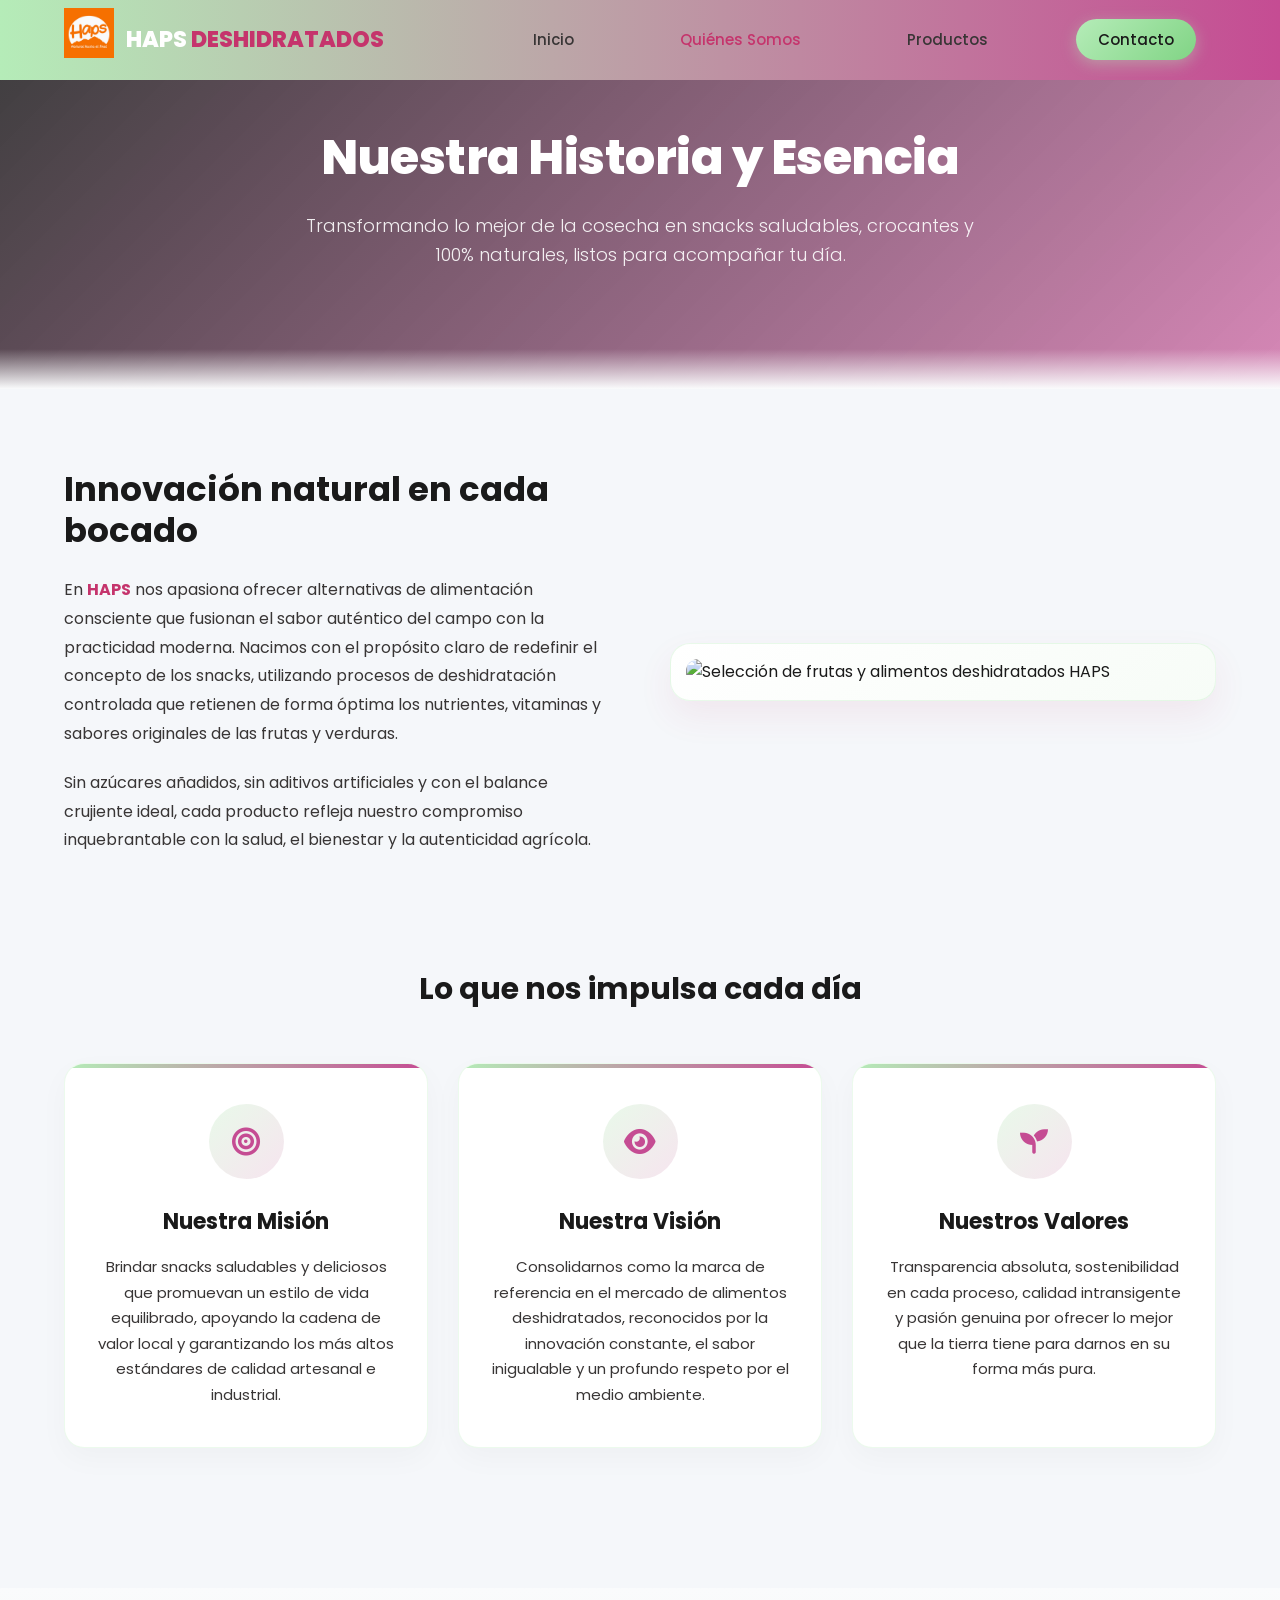
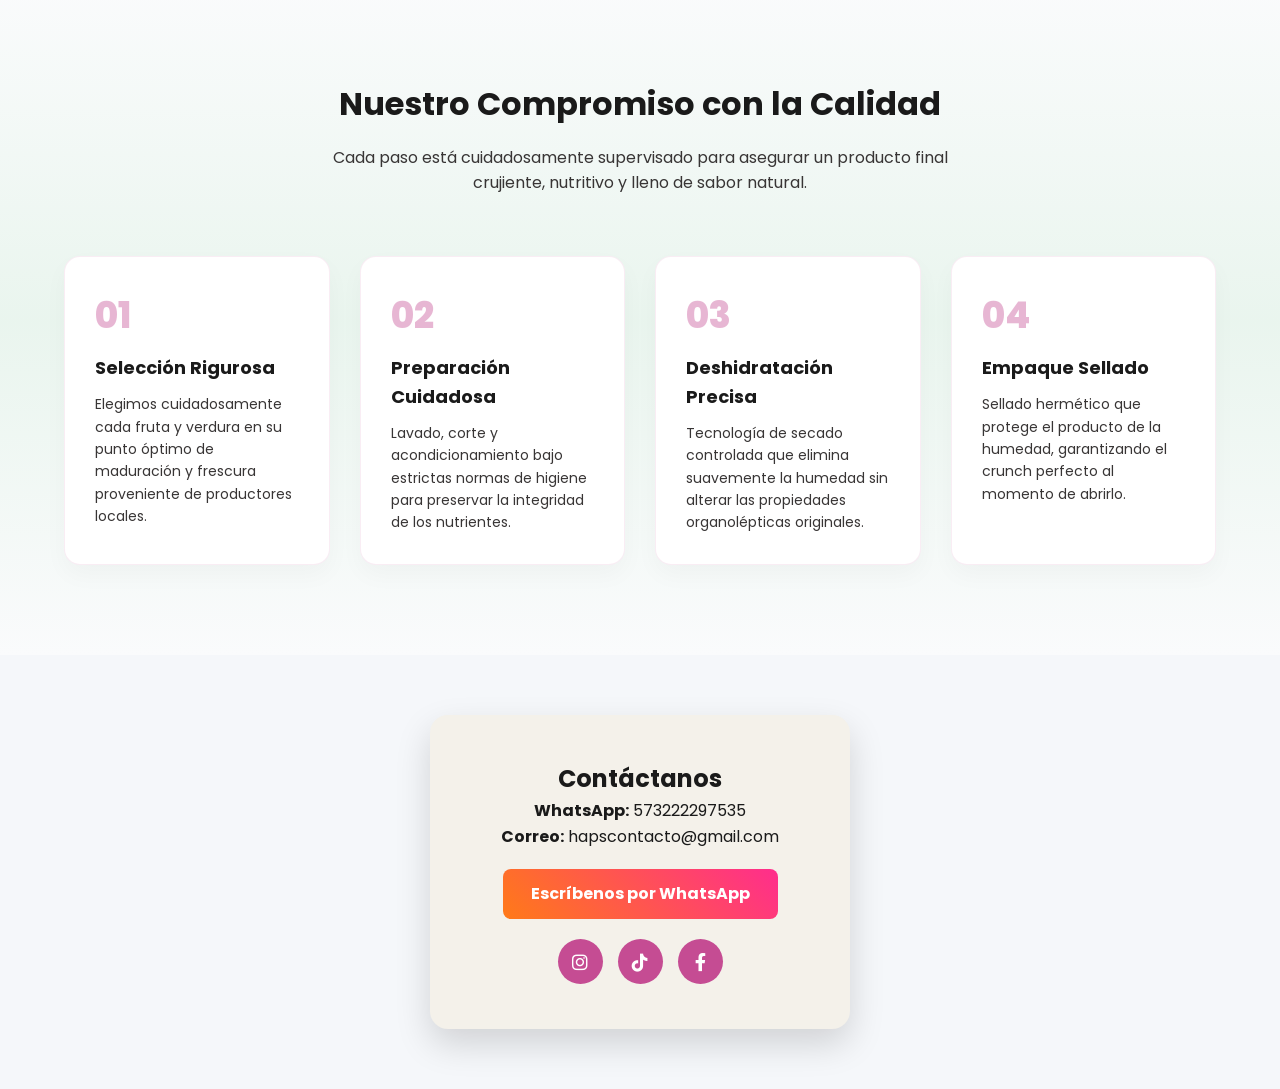
==== quienes-somos.html @ e92de1bc "Add files via upload" ====
<!DOCTYPE html>
<html lang="es">
<head>
    <meta charset="UTF-8">
    <title>Quiénes Somos | HAPS Deshidratados</title>
    <meta name="viewport" content="width=device-width, initial-scale=1.0">

    <!-- FUENTE: Poppins desde Google Fonts -->
    <link href="https://fonts.googleapis.com/css2?family=Poppins:wght@300;400;500;600;700;800&display=swap" rel="stylesheet">

    <!-- ICONOS: Font Awesome 6 -->
    <link rel="stylesheet" href="https://cdnjs.cloudflare.com/ajax/libs/font-awesome/6.4.0/css/all.min.css">

    <style>
        /* ================= VARIABLES DE COLOR Y ESTILO ================= */
        :root {
            --primario:   #b5ecb8;    /* Verde natural */
            --secundario: #c5346c;    /* Rosa/fucsia */
            --acento:     #c54c93;    /* Rosa intenso */
            --blanco:     #ffffff;
            --oscuro:     #1a1a1a;
            --texto:      #383535;
        }

        /* ================= ESTILOS GENERALES Y RESET ================= */
        *, *::before, *::after {
            box-sizing: border-box;
            margin: 0;
            padding: 0;
        }

        body {
            font-family: 'Poppins', sans-serif;
            color: var(--texto);
            background-color: #fafbfc;
            line-height: 1.6;
            -webkit-font-smoothing: antialiased;
        }

        a {
            text-decoration: none;
            color: inherit;
        }

        .container {
            width: 90%;
            max-width: 1200px;
            margin: 0 auto;
        }

        /* ================= HEADER / NAVEGACIÓN ================= */
        .site-header {
            background: rgba(255, 255, 255, 0.95);
            backdrop-filter: blur(10px);
            padding: 18px 0;
            box-shadow: 0 4px 20px rgba(181, 236, 184, 0.15);
            position: sticky;
            top: 0;
            z-index: 1000;
        }

        .site-header .container {
            display: flex;
            justify-content: space-between;
            align-items: center;
        }

        .logo {
            font-size: 32px;
            font-weight: 800;
            color: var(--oscuro);
            letter-spacing: 1px;
        }

        .logo span {
            color: var(--secundario);
        }

        .navbar {
            display: flex;
            align-items: center;
            gap: 25px;
        }

        .navbar a {
            font-size: 15px;
            font-weight: 500;
            color: var(--texto);
            transition: color 0.3s ease;
        }

        .navbar a:hover, .navbar a.active {
            color: var(--secundario);
        }

        .btn-nav {
            background: linear-gradient(135deg, var(--primario), #81d485);
            color: var(--oscuro) !important;
            padding: 10px 22px;
            border-radius: 25px;
            font-weight: 600;
            box-shadow: 0 4px 15px rgba(181, 236, 184, 0.4);
            transition: transform 0.2s ease, box-shadow 0.2s ease;
        }

        .btn-nav:hover {
            transform: translateY(-2px);
            box-shadow: 0 6px 20px rgba(181, 236, 184, 0.6);
        }

        /* ================= SECCIÓN HERO / PORTADA (Desvanecido Combinado) ================= */
        .about-hero {
            background: linear-gradient(135deg, rgba(26, 26, 26, 0.85), rgba(197, 76, 147, 0.65)), 
                        url('https://images.unsplash.com/photo-1590779035946-875e3ad0342d?auto=format&fit=crop&w=1600&q=80') center/cover no-repeat;
            color: var(--blanco);
            text-align: center;
            padding: 120px 20px;
            position: relative;
            overflow: hidden;
        }

        .about-hero::after {
            content: '';
            position: absolute;
            bottom: 0;
            left: 0;
            width: 100%;
            height: 40px;
            background: linear-gradient(to top, #fafbfc, transparent);
        }

        .about-hero h1 {
            font-size: 48px;
            font-weight: 800;
            margin-bottom: 15px;
            letter-spacing: -0.5px;
        }

        .about-hero p {
            font-size: 18px;
            font-weight: 300;
            max-width: 700px;
            margin: 0 auto;
            color: rgba(255, 255, 255, 0.9);
        }

        /* ================= CONTENIDO PRINCIPAL ================= */
        .about-content {
            padding: 80px 0;
        }

        .about-grid {
            display: flex;
            align-items: center;
            gap: 60px;
            margin-bottom: 90px;
        }

        .about-text {
            flex: 1;
        }

        .about-text h2 {
            font-size: 34px;
            font-weight: 700;
            color: var(--oscuro);
            margin-bottom: 25px;
            line-height: 1.2;
        }

        .about-text p {
            font-size: 16px;
            color: var(--texto);
            margin-bottom: 20px;
            line-height: 1.8;
        }

        .about-text strong {
            color: var(--secundario);
        }

        .about-image {
            flex: 1;
        }

        .image-card {
            background: var(--blanco);
            padding: 15px;
            border-radius: 20px;
            box-shadow: 0 15px 35px rgba(197, 52, 108, 0.08);
            border: 1px solid rgba(181, 236, 184, 0.3);
            background: linear-gradient(145deg, #ffffff, #f7fcf7);
        }

        .about-image img {
            width: 100%;
            height: auto;
            border-radius: 12px;
            display: block;
        }

        /* ================= TARJETAS DE MISIÓN, VISIÓN, VALORES ================= */
        .values-section-title {
            text-align: center;
            font-size: 30px;
            font-weight: 700;
            color: var(--oscuro);
            margin-bottom: 50px;
        }

        .values-grid {
            display: grid;
            grid-template-columns: repeat(auto-fit, minmax(320px, 1fr));
            gap: 30px;
        }

        .value-card {
            background: var(--blanco);
            padding: 40px 30px;
            border-radius: 20px;
            text-align: center;
            box-shadow: 0 10px 30px rgba(0, 0, 0, 0.03);
            border: 1px solid rgba(181, 236, 184, 0.25);
            transition: transform 0.3s ease, box-shadow 0.3s ease;
            position: relative;
            overflow: hidden;
        }

        .value-card::before {
            content: '';
            position: absolute;
            top: 0;
            left: 0;
            width: 100%;
            height: 4px;
            background: linear-gradient(90deg, var(--primario), var(--acento));
        }

        .value-card:hover {
            transform: translateY(-8px);
            box-shadow: 0 20px 40px rgba(197, 76, 147, 0.12);
        }

        .icon-wrapper {
            width: 75px;
            height: 75px;
            background: linear-gradient(135deg, rgba(181, 236, 184, 0.3), rgba(197, 76, 147, 0.15));
            color: var(--acento);
            border-radius: 50%;
            display: flex;
            align-items: center;
            justify-content: center;
            margin: 0 auto 25px auto;
            font-size: 28px;
        }

        .value-card h3 {
            font-size: 22px;
            font-weight: 700;
            color: var(--oscuro);
            margin-bottom: 15px;
        }

        .value-card p {
            font-size: 15px;
            color: var(--texto);
            line-height: 1.7;
        }

        /* ================= SECCIÓN DE PROCESO / CALIDAD (Desvanecido Combinado) ================= */
        .process-section {
            background: linear-gradient(180deg, #fafbfc 0%, rgba(181, 236, 184, 0.18) 50%, #fafbfc 100%);
            padding: 90px 0;
            margin-top: 60px;
        }

        .process-container {
            width: 90%;
            max-width: 1200px;
            margin: 0 auto;
            text-align: center;
        }

        .process-container h2 {
            font-size: 32px;
            font-weight: 700;
            color: var(--oscuro);
            margin-bottom: 15px;
        }

        .process-container p.subtitle {
            font-size: 16px;
            color: var(--texto);
            max-width: 650px;
            margin: 0 auto 60px auto;
        }

        .process-steps {
            display: grid;
            grid-template-columns: repeat(auto-fit, minmax(250px, 1fr));
            gap: 30px;
            text-align: left;
        }

        .step-item {
            background: var(--blanco);
            padding: 30px;
            border-radius: 16px;
            box-shadow: 0 10px 25px rgba(0,0,0,0.03);
            border: 1px solid rgba(197, 76, 147, 0.1);
            position: relative;
            transition: transform 0.3s ease;
        }

        .step-item:hover {
            transform: translateY(-5px);
        }

        .step-number {
            font-size: 36px;
            font-weight: 800;
            color: var(--acento);
            opacity: 0.4;
            margin-bottom: 10px;
        }

        .step-item h4 {
            font-size: 18px;
            font-weight: 700;
            color: var(--oscuro);
            margin-bottom: 10px;
        }

        .step-item p {
            font-size: 14px;
            color: var(--texto);
            line-height: 1.6;
        }

        /* ================= FOOTER / PIE DE PÁGINA ================= */
        .site-footer {
            background: linear-gradient(135deg, var(--oscuro), #2a1b24);
            color: var(--blanco);
            padding: 60px 0 30px 0;
        }

        .footer-content {
            display: flex;
            justify-content: space-between;
            align-items: center;
            flex-wrap: wrap;
            gap: 20px;
            border-bottom: 1px solid rgba(181, 236, 184, 0.15);
            padding-bottom: 30px;
            margin-bottom: 25px;
        }

        .footer-logo {
            font-size: 26px;
            font-weight: 800;
            color: var(--blanco);
        }

        .footer-logo span {
            color: var(--primario);
        }

        .social-icons {
            display: flex;
            gap: 15px;
        }

        .social-icons a {
            width: 42px;
            height: 42px;
            background: rgba(181, 236, 184, 0.1);
            border-radius: 50%;
            display: flex;
            align-items: center;
            justify-content: center;
            color: var(--primario);
            border: 1px solid rgba(181, 236, 184, 0.2);
            transition: background 0.3s ease, color 0.3s ease, transform 0.2s ease;
        }

        .social-icons a:hover {
            background: var(--secundario);
            color: var(--blanco);
            border-color: var(--secundario);
            transform: translateY(-3px);
        }

        .footer-bottom {
            text-align: center;
            font-size: 14px;
            color: rgba(255, 255, 255, 0.6);
        }

        /* ================= RESPONSIVE DESIGN ================= */
        @media (max-width: 900px) {
            .about-grid {
                flex-direction: column;
                gap: 40px;
            }
            .about-hero h1 {
                font-size: 36px;
            }
            .navbar {
                display: none;
            }
        }
     /* ====================================================
   CORRECCIÓN FINAL: DESPLIEGUE VERTICAL DEL MENÚ MÓVIL
==================================================== */
@media screen and (max-width: 900px) {
    #header {
        position: relative !important;
    }

    .nav-container {
        position: relative !important;
    }

    /* Forzar que el menú actúe como un panel flotante debajo del header */
    .nav-menu {
        display: block !important;
        position: absolute !important;
        top: 100% !important;
        left: 0 !important;
        width: 100% !important;
        background-color: #ffffff !important;
        box-shadow: 0 15px 25px rgba(0, 0, 0, 0.15);
        max-height: 0 !important;
        overflow: hidden !important;
        transition: max-height 0.4s ease-in-out !important;
        z-index: 9999 !important;
    }

    /* Al abrirse con la clase active, se expande hacia abajo */
    .nav-menu.active {
        max-height: 350px !important;
    }

    /* Organizar los enlaces en columna vertical centrada */
    .nav-menu ul {
        display: flex !important;
        flex-direction: column !important;
        align-items: center !important;
        justify-content: center !important;
        width: 100% !important;
        padding: 20px 0 !important;
        gap: 15px !important;
        list-style: none !important;
        margin: 0 !important;
    }

    .nav-menu ul li {
        width: 100% !important;
        text-align: center !important;
    }

    .nav-menu ul li a {
        display: block !important;
        font-size: 16px !important;
        font-weight: 600 !important;
        color: #1a1a1a !important;
        text-decoration: none !important;
        padding: 8px 0 !important;
    }
}
    </style>
<head>
    <meta charset="UTF-8">
    <title>Quiénes Somos | HAPS Deshidratados</title>
    <meta name="viewport" content="width=device-width, initial-scale=1.0">

    <!-- FUENTE: Poppins desde Google Fonts -->
    <link href="https://fonts.googleapis.com/css2?family=Poppins:wght@300;400;600;700;800&display=swap" rel="stylesheet">

    <!-- ICONOS: Font Awesome 6 -->
    <link rel="stylesheet" href="https://cdnjs.cloudflare.com/ajax/libs/font-awesome/6.0.0/css/all.min.css">

    <!-- HOJA DE ESTILOS -->
    <link rel="stylesheet" href="style.css">
</head>
<body>

<!-- ====================================================
     HEADER — Barra de navegación (Quiénes Somos)
==================================================== -->
<header id="header">
    <div class="container nav-container">

        <!-- LOGO + NOMBRE DE MARCA -->
        <div class="brand">
            <div class="logo">
                <img src="imagen/logo.jpeg" alt="HAPS Logo">
            </div>
            <div class="logo-text">
                HAPS <span class="highlight">DESHIDRATADOS</span>
            </div>
        </div>

        <!-- BOTÓN HAMBURGUESA (Móviles) -->
        <div class="menu-toggle" id="mobile-menu">
            <i class="fa-solid fa-bars"></i>
        </div>

        <!-- MENÚ DE NAVEGACIÓN -->
        <nav class="nav-menu navbar">
            <ul>
                <li><a href="index.html">Inicio</a></li>
                <li><a href="quienes-somos.html" class="active">Quiénes Somos</a></li>
                <li><a href="index.html#productos">Productos</a></li>
                <li><a href="index.html#contacto-haps" class="btn-nav">Contacto</a></li>
            </ul>
        </nav>

    </div>
</header>

<!-- SCRIPT PARA EL MENÚ HAMBURGUESA -->
<script>
    const mobileMenu = document.getElementById('mobile-menu');
    const navMenu = document.querySelector('.nav-menu');

    mobileMenu.addEventListener('click', () => {
        navMenu.classList.toggle('active');
        const icon = mobileMenu.querySelector('i');
        if (navMenu.classList.contains('active')) {
            icon.classList.remove('fa-bars');
            icon.classList.add('fa-xmark');
        } else {
            icon.classList.remove('fa-xmark');
            icon.classList.add('fa-bars');
        }
    });

    document.querySelectorAll('.nav-menu a').forEach(link => {
        link.addEventListener('click', () => {
            navMenu.classList.remove('active');
            const icon = mobileMenu.querySelector('i');
            icon.classList.remove('fa-xmark');
            icon.classList.add('fa-bars');
        });
    });
</script>

</body>
</html>

    <!-- ================= SECCIÓN HERO / PORTADA ================= -->
    <section class="about-hero">
        <div class="container">
            <h1>Nuestra Historia y Esencia</h1>
            <p>Transformando lo mejor de la cosecha en snacks saludables, crocantes y 100% naturales, listos para acompañar tu día.</p>
        </div>
    </section>

    <!-- ================= HISTORIA Y DESCRIPCIÓN ================= -->
    <section class="about-content">
        <div class="container">
            <div class="about-grid">
                <div class="about-text">
                    <h2>Innovación natural en cada bocado</h2>
                    <p>En <strong>HAPS</strong> nos apasiona ofrecer alternativas de alimentación consciente que fusionan el sabor auténtico del campo con la practicidad moderna. Nacimos con el propósito claro de redefinir el concepto de los snacks, utilizando procesos de deshidratación controlada que retienen de forma óptima los nutrientes, vitaminas y sabores originales de las frutas y verduras.</p>
                    <p>Sin azúcares añadidos, sin aditivos artificiales y con el balance crujiente ideal, cada producto refleja nuestro compromiso inquebrantable con la salud, el bienestar y la autenticidad agrícola.</p>
                </div>
                <div class="about-image">
                    <div class="image-card">
                        <img src="https://images.unsplash.com/photo-1610832958506-aa56368176cf?auto=format&fit=crop&w=800&q=80" alt="Selección de frutas y alimentos deshidratados HAPS">
                    </div>
                </div>
            </div>

            <!-- TÍTULO DE VALORES -->
            <h2 class="values-section-title">Lo que nos impulsa cada día</h2>

            <!-- Tarjetas Misión / Visión / Valores -->
            <div class="values-grid">
                <div class="value-card">
                    <div class="icon-wrapper">
                        <i class="fa-solid fa-bullseye"></i>
                    </div>
                    <h3>Nuestra Misión</h3>
                    <p>Brindar snacks saludables y deliciosos que promuevan un estilo de vida equilibrado, apoyando la cadena de valor local y garantizando los más altos estándares de calidad artesanal e industrial.</p>
                </div>
                <div class="value-card">
                    <div class="icon-wrapper">
                        <i class="fa-solid fa-eye"></i>
                    </div>
                    <h3>Nuestra Visión</h3>
                    <p>Consolidarnos como la marca de referencia en el mercado de alimentos deshidratados, reconocidos por la innovación constante, el sabor inigualable y un profundo respeto por el medio ambiente.</p>
                </div>
                <div class="value-card">
                    <div class="icon-wrapper">
                        <i class="fa-solid fa-seedling"></i>
                    </div>
                    <h3>Nuestros Valores</h3>
                    <p>Transparencia absoluta, sostenibilidad en cada proceso, calidad intransigente y pasión genuina por ofrecer lo mejor que la tierra tiene para darnos en su forma más pura.</p>
                </div>
            </div>
        </div>
    </section>

    <!-- ================= SECCIÓN DE PROCESO ================= -->
    <section class="process-section">
        <div class="process-container">
            <h2>Nuestro Compromiso con la Calidad</h2>
            <p class="subtitle">Cada paso está cuidadosamente supervisado para asegurar un producto final crujiente, nutritivo y lleno de sabor natural.</p>
            <div class="process-steps">
                <div class="step-item">
                    <div class="step-number">01</div>
                    <h4>Selección Rigurosa</h4>
                    <p>Elegimos cuidadosamente cada fruta y verdura en su punto óptimo de maduración y frescura proveniente de productores locales.</p>
                </div>
                <div class="step-item">
                    <div class="step-number">02</div>
                    <h4>Preparación Cuidadosa</h4>
                    <p>Lavado, corte y acondicionamiento bajo estrictas normas de higiene para preservar la integridad de los nutrientes.</p>
                </div>
                <div class="step-item">
                    <div class="step-number">03</div>
                    <h4>Deshidratación Precisa</h4>
                    <p>Tecnología de secado controlada que elimina suavemente la humedad sin alterar las propiedades organolépticas originales.</p>
                </div>
                <div class="step-item">
                    <div class="step-number">04</div>
                    <h4>Empaque Sellado</h4>
                    <p>Sellado hermético que protege el producto de la humedad, garantizando el crunch perfecto al momento de abrirlo.</p>
                </div>
            </div>
        </div>
    </section>

    <!-- ================= FOOTER / PIE DE PÁGINA ================= -->
   <!-- ====================================================
     CONTACTO — Datos de contacto y redes sociales
==================================================== -->
<section id="contacto-haps">
    <div class="contacto-box">

        <h2>Contáctanos</h2>

        <!-- ✏ CAMBIAR: Número de WhatsApp y correo electrónico -->
        <p><strong>WhatsApp:</strong> 573222297535</p>
        <p><strong>Correo:</strong> hapscontacto@gmail.com</p>

        <!-- 🔗 CAMBIAR: Reemplaza el número en el enlace de WhatsApp si cambia -->
        <a href="https://wa.me/573222297535" target="_blank" class="btn-whatsapp">
            Escríbenos por WhatsApp
        </a>

        <!-- REDES SOCIALES -->
        <div class="social-media">

            <!-- 🔗 CAMBIAR: URL de Instagram -->
            <a href="https://www.instagram.com/haap.ss?igsh=NXBjMmUxZzE2MXBr" target="_blank" aria-label="Instagram">
                <i class="fab fa-instagram"></i>
            </a>

            <!-- 🔗 CAMBIAR: URL de TikTok -->
            <a href="https://www.tiktok.com/@sachicahaps?_r=1&_t=ZS-94PaBxeZYqg" target="_blank" aria-label="TikTok">
                <i class="fab fa-tiktok"></i>
            </a>

            <!-- 🔗 CAMBIAR: URL de Facebook -->
            <a href="https://www.facebook.com/profile.php?id=100075779474157&mibextid=ZbWKwL" target="_blank" aria-label="Facebook">
                <i class="fab fa-facebook-f"></i>
            </a>

        </div>

    </div>
</section>

</body>
</html>
---- style.css ----
/* ====================================================
   RESET — Limpieza base de estilos del navegador
==================================================== */

* {
    margin: 0;
    padding: 0;
    box-sizing: border-box;
}

html {
    scroll-behavior: smooth;
}

body {
    font-family: 'Poppins', sans-serif;
    color: #1a1a1a;
    background: #f5f7fa;
    line-height: 1.6;
}


/* ====================================================
   VARIABLES DE COLOR Y ESTILO
   ✏ CAMBIAR: Ajusta los colores aquí para cambiar toda la paleta
==================================================== */
:root {
    --primario:   #b5ecb8;    /* ✏ Verde natural (header, botones) */
    --secundario: #c5346c;    /* ✏ Rosa/mango (hover, footer, highlights) */
    --acento:     #c54c93;    /* ✏ Rosa intenso (títulos, íconos sociales) */
    --blanco:     #ffffff;
    --oscuro:     #1a1a1a;
    --texto:      #383535;

    /* Variables usadas en componentes heredados */
    --primary:   #2E7D32;
    --secondary: #6d5519;
    --accent:    #F57C00;
    --dark:      #1a1a1a;
}
/* ⚠ NOTA: Tienes dos grupos de variables (--primario/--acento y --primary/--accent).
   En el futuro conviene unificarlas en un solo grupo. */


/* ====================================================
   UTILIDADES GENERALES
==================================================== */
.container {
    width: 90%;
    max-width: 1200px;
    margin: auto;
}

.section {
    padding: 100px 0;
}

.section-title {
    font-size: 2.5rem;
    text-align: center;
    margin-bottom: 10px;
    color: var(--acento); /* ✏ CAMBIAR color del título de sección */
}

.section-subtitle {
    text-align: center;
    margin-bottom: 50px;
    color: #666;
}

.highlight {
    color: var(--accent); /* ✏ CAMBIAR color del texto resaltado */
}

/* Botones base */
.btn {
    padding: 12px 28px;
    border-radius: 30px;
    text-decoration: none;
    font-weight: 600;
    transition: 0.3s ease;
    display: inline-block;
}

.btn-primary {
    background: var(--accent);
    color: white;
}

.btn-primary:hover {
    background: var(--secondary);
    transform: translateY(-3px);
}

.btn-outline {
    border: 2px solid white;
    color: white;
}

.btn-outline:hover {
    background: white;
    color: var(--primary);
}


/* ====================================================
   HEADER — Barra de navegación fija
==================================================== */
header {
    position: fixed;
    width: 100%;
    top: 0;
    z-index: 999;
    transition: 0.3s ease;
    /* ✏ CAMBIAR: Gradiente del header */
    background: linear-gradient(90deg, var(--primario), var(--acento));
}

header.scrolled {
    background: white;
    box-shadow: 0 5px 20px rgba(0, 0, 0, 0.1);
}

.nav-container {
    display: flex;
    justify-content: space-between;
    align-items: center;
    height: 80px;
}

/* Logo + nombre de marca */
.brand {
    display: flex;
    align-items: center;
    gap: 12px;
}

.logo img {
    height: 50px; /* ✏ CAMBIAR tamaño del logo */
    width: auto;
}

.logo-text {
    font-weight: 800;
    font-size: 1.4rem;
    color: var(--blanco);
}

.logo-text .highlight {
    color: var(--secundario);
}

/* Menú de navegación */
.nav-menu ul {
    display: flex;
    list-style: none;
    gap: 30px;
}

/* ✏ CAMBIAR: Estilo de los enlaces del menú */
nav a {
    text-decoration: none;
    color: white;
    margin: 0 20px;
    font-size: 16px;
    font-weight: 500;
    padding: 8px 18px;
    border-radius: 25px;
    transition: all 0.3s ease;
}

nav a:hover {
    /* ✏ CAMBIAR: Gradiente del hover en el menú */
    background: linear-gradient(135deg, #FF6B6B, #40E0D0, #2e9719);
    transform: translateY(-3px);
    box-shadow: 0 8px 20px rgba(0, 0, 0, 0.3);
}


/* ====================================================
   HERO — Sección principal con video de fondo
==================================================== */
.hero {
    height: 100vh;
    position: relative;
    display: flex;
    align-items: center;
    color: white;
    text-align: center;
    overflow: hidden;
}

.hero-video {
    position: absolute;
    top: 0;
    left: 0;
    width: 100%;
    height: 100%;
    object-fit: cover;
    z-index: -2;
}

.hero-overlay {
    position: absolute;
    width: 100%;
    height: 100%;
    background: rgba(0, 0, 0, 0.6); /* ✏ CAMBIAR opacidad del overlay oscuro */
    z-index: -1;
}

.hero-content {
    width: 100%;
}

.hero-content h1 {
    font-size: 3rem;
    margin-bottom: 20px;
}

/* Texto con degradado en el hero */
.text-gradient {
    /* ✏ CAMBIAR: Colores del texto degradado del título */
    background: linear-gradient(90deg, var(--accent), var(--secondary));
    -webkit-background-clip: text;
    -webkit-text-fill-color: transparent;
}

.hero p {
    margin-bottom: 30px;
    font-size: 1.2rem;
}

.hero-btns {
    display: flex;
    gap: 15px;
    justify-content: center;
    flex-wrap: wrap;
}


/* ====================================================
   PRODUCTOS — Galería de productos (2 filas)
==================================================== */

/* Primera fila: usa gallery-grid */
.gallery-grid {
    display: grid;
    grid-template-columns: repeat(auto-fit, minmax(250px, 1fr));
    gap: 20px;
    margin-bottom: 30px;
}

.gallery-item {
    position: relative;
    overflow: hidden;
    border-radius: 15px;
    border: 5px solid #ffffff;
    background: white;
    box-shadow: 0 8px 20px rgba(0, 0, 0, 0.25);
}

.gallery-item img {
    width: 100%;
    height: auto;
    display: block;
    transition: 0.4s ease;
}

.gallery-item:hover img {
    transform: scale(1.1);
}

/* Overlay de texto sobre cada producto */
.gallery-item .overlay {
    position: absolute;
    bottom: 0;
    width: 100%;
    background: rgba(13, 59, 102, 0.8); /* ✏ CAMBIAR color del overlay de producto */
    color: white;
    padding: 20px;
    transform: translateY(100%);
    transition: 0.4s ease;
    text-align: center;
}

.gallery-item:hover .overlay {
    transform: translateY(0);
}

.overlay h4 {
    margin: 5px 0;
    font-size: 18px;
}

.overlay p {
    font-size: 14px;
}


/* ====================================================
   PROCESO — Tarjetas de pasos del proceso
==================================================== */
.proceso {
    padding: 80px 20px;
    text-align: center;
}

.proceso-container {
    display: flex;
    justify-content: center;
    gap: 30px;
    flex-wrap: wrap;
    margin-top: 40px;
}

.card {
    background: white;
    width: 320px;
    border-radius: 20px;
    overflow: hidden;
    box-shadow: 0 15px 35px rgba(0, 0, 0, 0.15);
    border: 2px solid #f0f0f0; /* ✏ CAMBIAR color del marco de la tarjeta */
    transition: 0.3s ease;
}

.card:hover {
    transform: translateY(-10px);
    box-shadow: 0 20px 45px rgba(0, 0, 0, 0.25);
}

.card img {
    width: 100%;
    height: 200px;
    object-fit: cover;
}

.card h3 {
    margin: 20px 0 10px;
    font-size: 20px;
    color: #E63946; /* ✏ CAMBIAR color del título de cada tarjeta */
}

.card p {
    padding: 0 20px 25px;
    color: #555;
}


/* ====================================================
   VIDEO — Sección de video de YouTube
==================================================== */
.video-section {
    padding: 100px 0;
}

.video-wrapper {
    max-width: 900px;
    margin: auto;
    aspect-ratio: 16 / 9;
}

.video-wrapper iframe {
    width: 100%;
    height: 100%;
    border-radius: 15px;
}


/* ====================================================
   GALERÍA — Cuadrícula de imágenes decorativas
==================================================== */
#galeria {
    padding: 60px 20px;
    text-align: center;
}

#galeria h2 {
    font-size: 2.5rem;
    margin-bottom: 40px;
}

.galeria-grid {
    display: grid;
    grid-template-columns: repeat(auto-fit, minmax(280px, 1fr));
    gap: 20px;
    max-width: 1200px;
    margin: auto;
}

.galeria-item {
    overflow: hidden;
    border-radius: 12px;
}

.galeria-item img {
    width: 100%;
    height: 280px;
    object-fit: cover;
    transition: transform 0.4s ease;
}

.galeria-item img:hover {
    transform: scale(1.1);
}


/* ====================================================
   TESTIMONIOS — Comentarios de clientes
==================================================== */
.comentarios {
    padding: 60px 20px;
    /* ✏ CAMBIAR: Gradiente de fondo de la sección de testimonios */
    background: linear-gradient(135deg, #FF6B6B, #40E0D0, #c4a82cc5);
    text-align: center;
    color: white;
}

.comentarios h2 {
    font-size: 28px;
    margin-bottom: 40px;
}

.comentarios-container {
    display: flex;
    justify-content: center;
    gap: 25px;
    flex-wrap: wrap;
}

.comentario {
    background: white;
    color: #333;
    padding: 25px;
    width: 280px;
    border-radius: 15px;
    box-shadow: 0 10px 25px rgba(0, 0, 0, 0.2);
    transition: 0.3s;
}

.comentario:hover {
    transform: translateY(-8px);
}

.comentario p {
    font-style: italic;
    margin-bottom: 15px;
}

.comentario h4 {
    color: #e48d1b; /* ✏ CAMBIAR color del nombre del cliente */
}


/* ====================================================
   CONTACTO — Caja de contacto y redes sociales
==================================================== */
#contacto-haps {
    padding: 60px 20px;
}

.contacto-box {
    background: #f4f1ea; /* ✏ CAMBIAR color de fondo de la caja */
    padding: 45px;
    border-radius: 18px;
    text-align: center;
    width: 420px;
    margin: auto;
    box-shadow: 0 15px 35px rgba(0, 0, 0, 0.15);
    animation: aparecer 0.8s ease;
    transition: all 0.3s ease;
}

.contacto-box:hover {
    transform: translateY(-8px);
    box-shadow: 0 25px 50px rgba(0, 0, 0, 0.25);
}

@keyframes aparecer {
    from {
        opacity: 0;
        transform: translateY(40px);
    }
    to {
        opacity: 1;
        transform: translateY(0);
    }
}

/* Botón de WhatsApp en la sección de contacto */
.btn-whatsapp {
    display: inline-block;
    margin-top: 20px;
    /* ✏ CAMBIAR: Gradiente del botón de WhatsApp */
    background: linear-gradient(45deg, #ff7a18, #ff2d8d);
    color: white;
    padding: 12px 28px;
    border-radius: 8px;
    text-decoration: none;
    font-weight: bold;
    transition: all 0.3s ease;
}

.btn-whatsapp:hover {
    transform: scale(1.05);
    box-shadow: 0 8px 20px rgba(0, 0, 0, 0.2);
}

/* Íconos de redes sociales */
.social-media {
    margin-top: 20px;
    display: flex;
    gap: 15px;
    justify-content: center;
}

.social-media a {
    width: 45px;
    height: 45px;
    display: flex;
    align-items: center;
    justify-content: center;
    border-radius: 50%;
    background: var(--acento); /* ✏ CAMBIAR color de fondo de los íconos */
    color: var(--blanco);
    font-size: 18px;
    transition: 0.3s ease;
}

.social-media a:hover {
    background: var(--secundario);
    transform: translateY(-5px);
}


/* ====================================================
   MAPA — Sección de ubicación en Google Maps
==================================================== */
.map-section {
    padding: 60px 20px;
    text-align: center;
    background: #F4EFEA; /* ✏ CAMBIAR color de fondo de la sección del mapa */
}

.map-section h2 {
    margin-bottom: 30px;
}

.map-container {
    width: 100%;
    max-width: 1000px;
    height: 450px;
    margin: 0 auto;
    border-radius: 20px;
    overflow: hidden;
    box-shadow: 0 10px 30px rgba(0, 0, 0, 0.15);
}

.map-container iframe {
    width: 100%;
    height: 100%;
    border: 0;
}


/* ====================================================
   FOOTER — Pie de página
==================================================== */
footer {
    background: var(--secundario); /* ✏ CAMBIAR color del footer */
    color: white;
    padding-top: 60px;
}

.footer-content {
    display: grid;
    grid-template-columns: repeat(auto-fit, minmax(250px, 1fr));
    gap: 40px;
    padding: 0 5%;
}

.footer-bottom {
    text-align: center;
    padding: 20px;
    background: #081622; /* ✏ CAMBIAR color de la franja inferior del footer */
    margin-top: 40px;
}


/* ====================================================
   BOTÓN FLOTANTE DE WHATSAPP
==================================================== */
.whatsapp-float {
    position: fixed;
    bottom: 20px;
    right: 20px;
    background: #25d366;
    color: white;
    padding: 15px;
    border-radius: 50%;
    font-size: 1.5rem;
    box-shadow: 0 5px 15px rgba(0, 0, 0, 0.2);
    transition: 0.3s;
    z-index: 1000;
}

.whatsapp-float:hover {
    transform: scale(1.1);
}
/* ====================================================
   ESTILOS PARA EL MENÚ HAMBURGUESA Y RESPONSIVO
==================================================== */

/* Ocultar el botón hamburguesa por defecto en computadoras */
.menu-toggle {
    display: none;
    font-size: 26px;
    color: #1a1a1a;
    cursor: pointer;
    background: none;
    border: none;
}

/* Diseño responsivo para tablets y celulares */
@media screen and (max-width: 900px) {
    /* Mostrar el botón hamburguesa */
    .menu-toggle {
        display: block !important;
    }

    /* Ocultar el menú horizontal por defecto y prepararlo como panel */
    .nav-menu {
        position: absolute;
        top: 100%;
        left: 0;
        width: 100%;
        background-color: #ffffff;
        box-shadow: 0 10px 20px rgba(0, 0, 0, 0.1);
        max-height: 0;
        overflow: hidden;
        transition: max-height 0.4s ease-in-out;
    }

    /* Clase que activa el JavaScript para mostrar el menú al hacer clic */
    .nav-menu.active {
        max-height: 450px;
    }

    /* Acomodar los enlaces en columna vertical */
    .nav-menu ul {
        flex-direction: column;
        padding: 20px 0;
        gap: 15px;
        text-align: center;
        list-style: none;
    }
}
@media screen and (max-width: 900px) {
    /* Forzar que el menú hamburguesa se muestre en móviles */
    .menu-toggle {
        display: block !important;
    }

    /* Contenedor del menú desplegable */
    .nav-menu {
        position: absolute;
        top: 100%;
        left: 0;
        width: 100%;
        background-color: #ffffff;
        box-shadow: 0 15px 25px rgba(0, 0, 0, 0.15);
        max-height: 0;
        overflow: hidden;
        transition: max-height 0.4s ease-in-out;
    }

    /* Cuando JavaScript activa la clase, abre el espacio para que se vea todo */
    .nav-menu.active {
        max-height: 400px; 
    }

    /* Organizar los enlaces en columna y darles espacio al hacer clic */
    .nav-menu ul {
        flex-direction: column !important;
        align-items: center !important;
        width: 100%;
        padding: 20px 0;
        gap: 15px;
        list-style: none;
    }

    .nav-menu ul li {
        width: 100%;
        text-align: center;
    }

    .nav-menu ul li a {
        display: block;
        padding: 10px 0;
        font-size: 16px;
        color: #1a1a1a;
    }
}
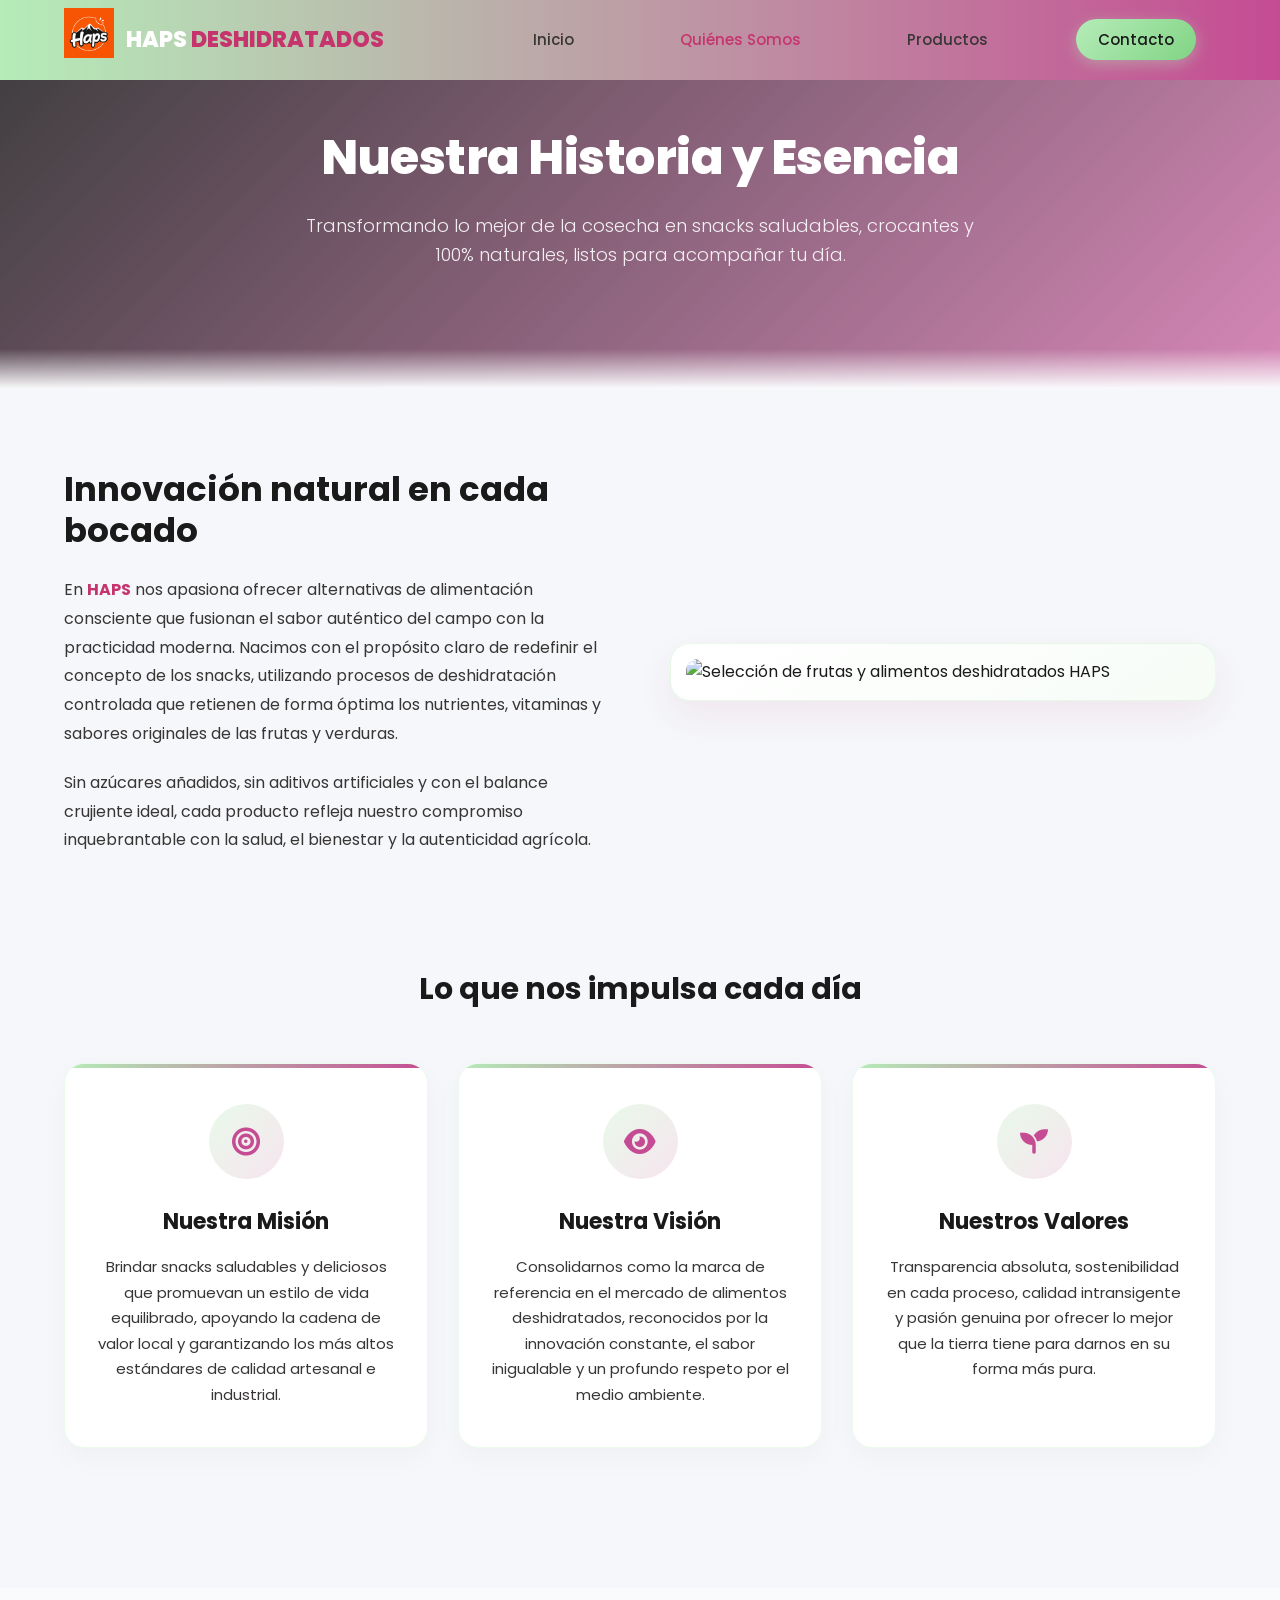
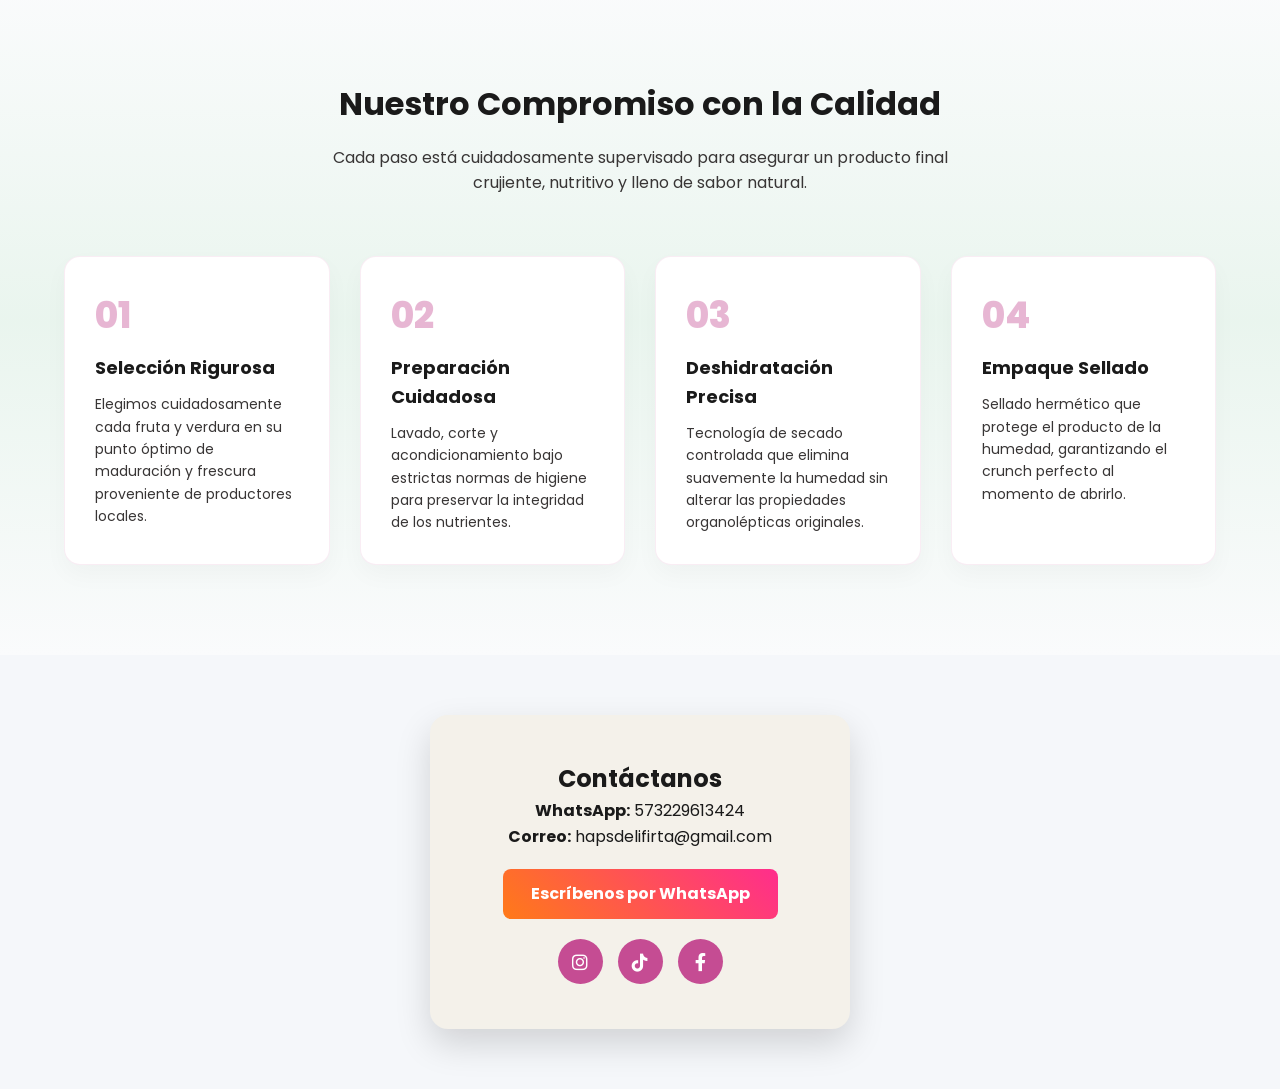
==== commit 2d78b8cc: "Add files via upload" ====
--- a/quienes-somos.html
+++ b/quienes-somos.html
@@ -643,11 +643,11 @@
         <h2>Contáctanos</h2>
 
         <!-- ✏ CAMBIAR: Número de WhatsApp y correo electrónico -->
-        <p><strong>WhatsApp:</strong> 573222297535</p>
-        <p><strong>Correo:</strong> hapscontacto@gmail.com</p>
+        <p><strong>WhatsApp:</strong> 573229613424</p>
+        <p><strong>Correo:</strong> hapsdelifirta@gmail.com</p>
 
         <!-- 🔗 CAMBIAR: Reemplaza el número en el enlace de WhatsApp si cambia -->
-        <a href="https://wa.me/573222297535" target="_blank" class="btn-whatsapp">
+        <a href="https://wa.me/573229613424" target="_blank" class="btn-whatsapp">
             Escríbenos por WhatsApp
         </a>
 
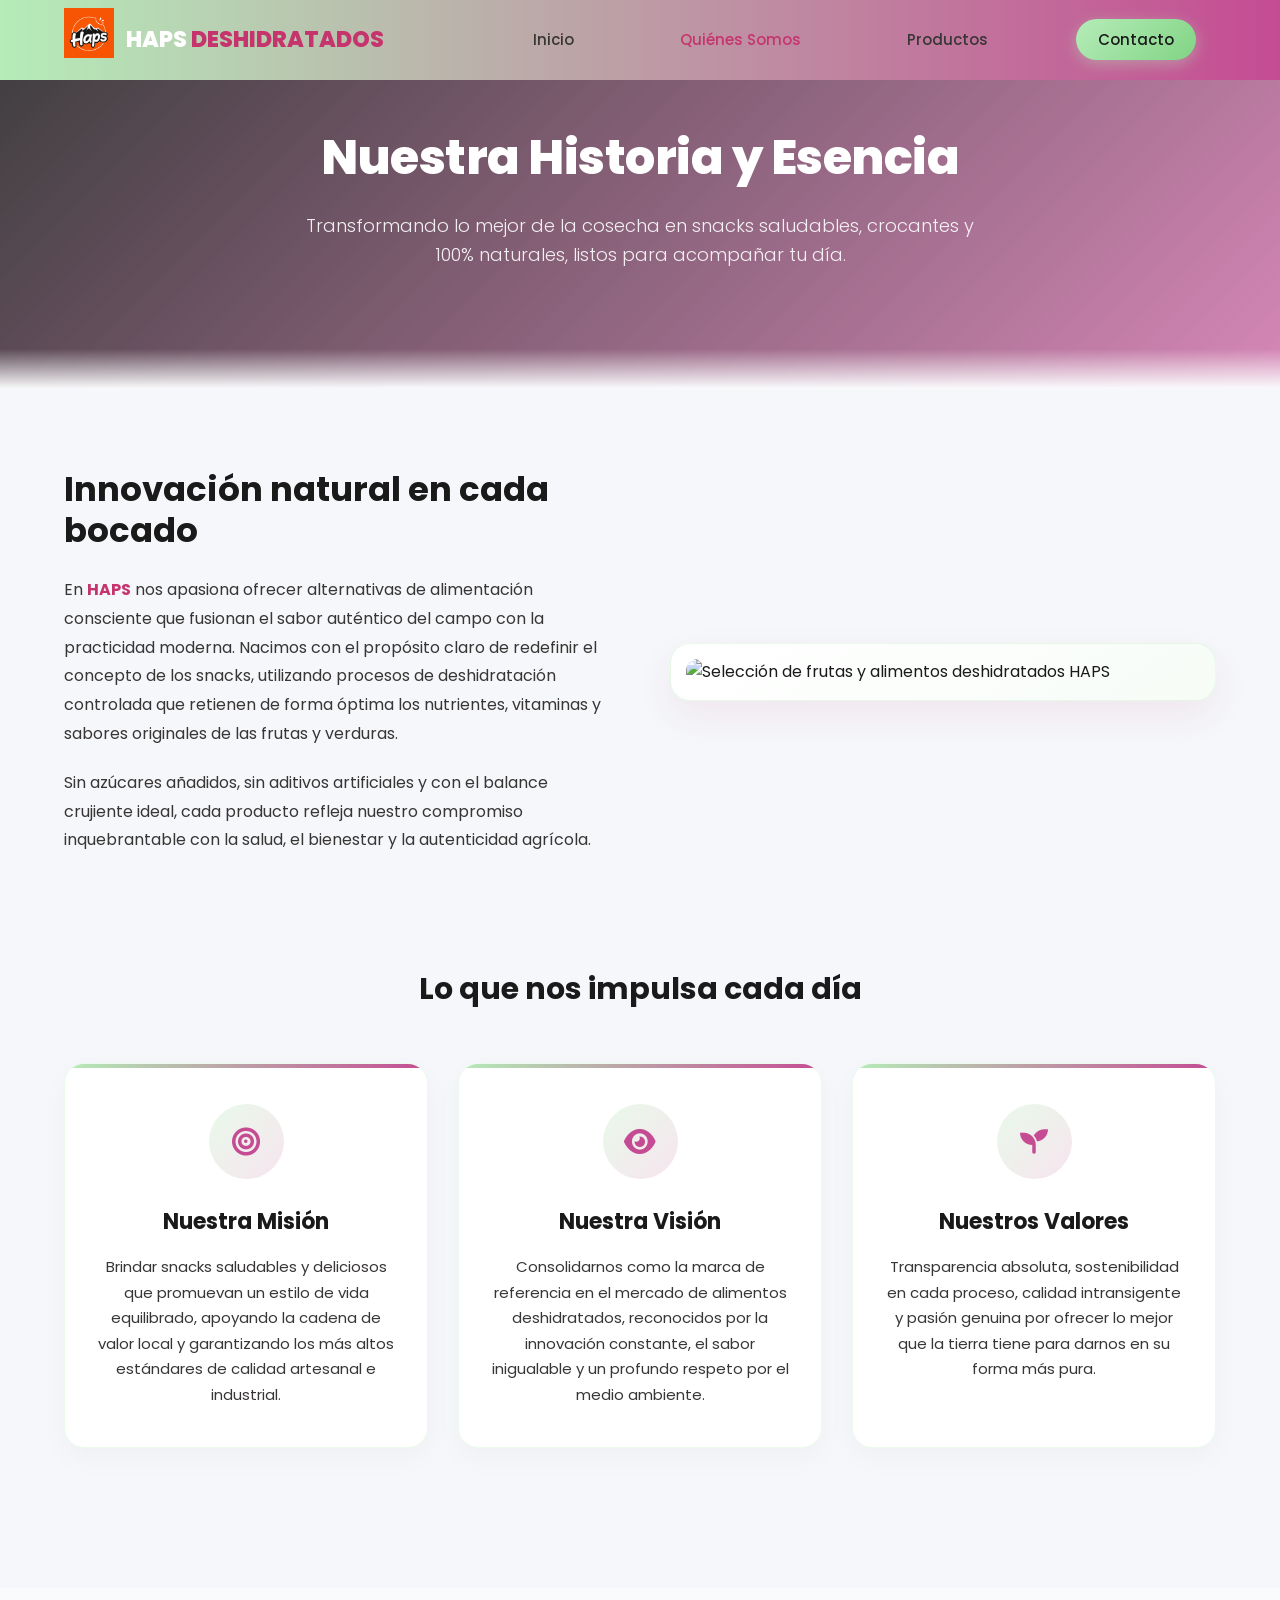
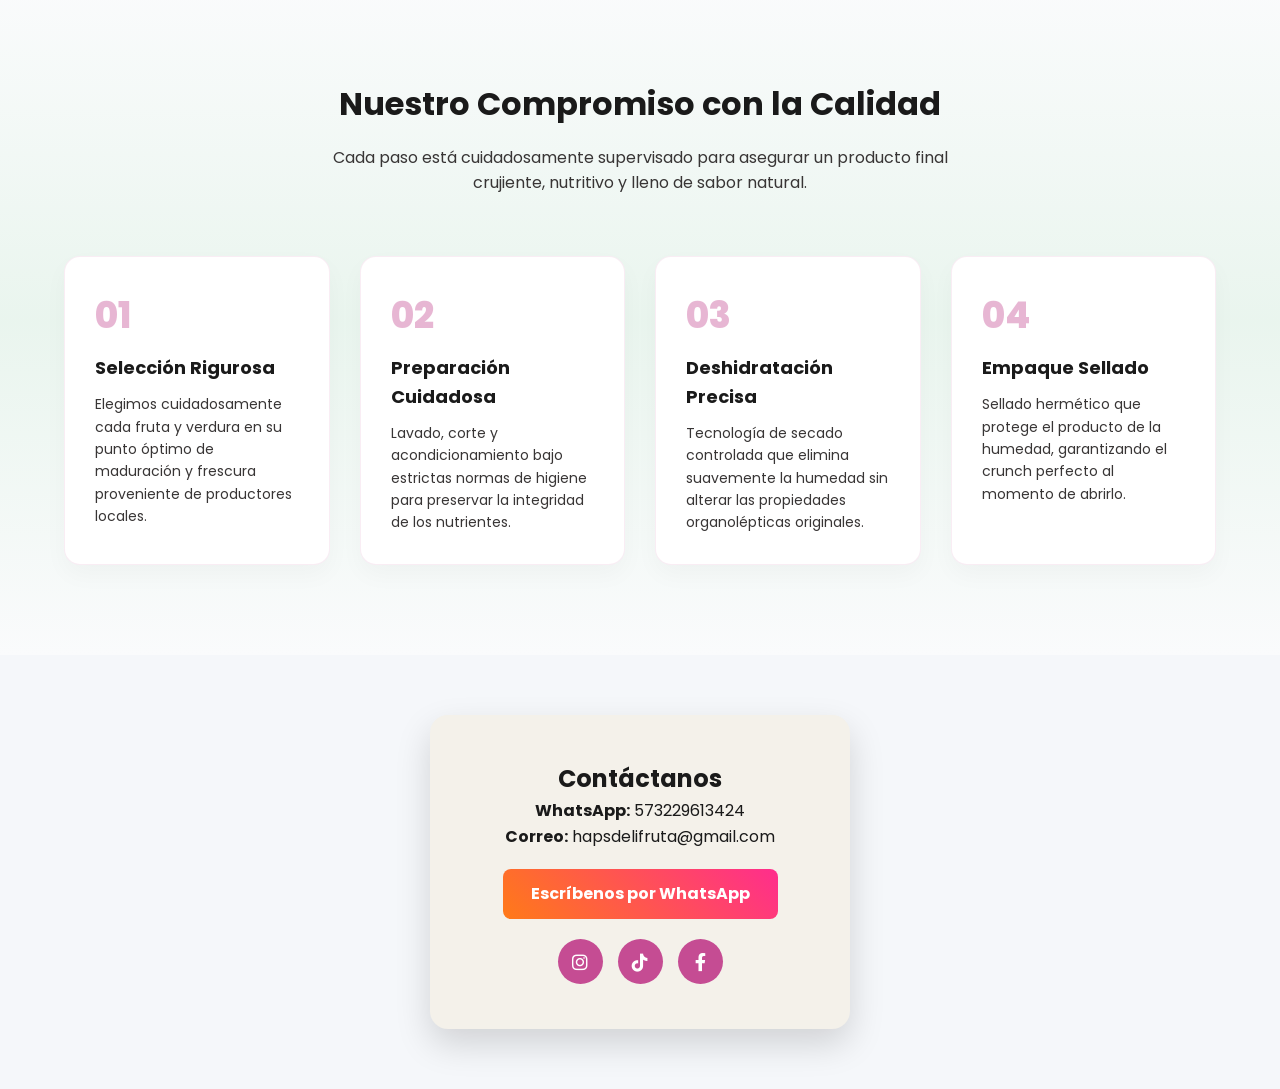
==== commit 7cece156: "Add files via upload" ====
--- a/quienes-somos.html
+++ b/quienes-somos.html
@@ -644,7 +644,7 @@
 
         <!-- ✏ CAMBIAR: Número de WhatsApp y correo electrónico -->
         <p><strong>WhatsApp:</strong> 573229613424</p>
-        <p><strong>Correo:</strong> hapsdelifirta@gmail.com</p>
+        <p><strong>Correo:</strong> hapsdelifruta@gmail.com</p>
 
         <!-- 🔗 CAMBIAR: Reemplaza el número en el enlace de WhatsApp si cambia -->
         <a href="https://wa.me/573229613424" target="_blank" class="btn-whatsapp">
